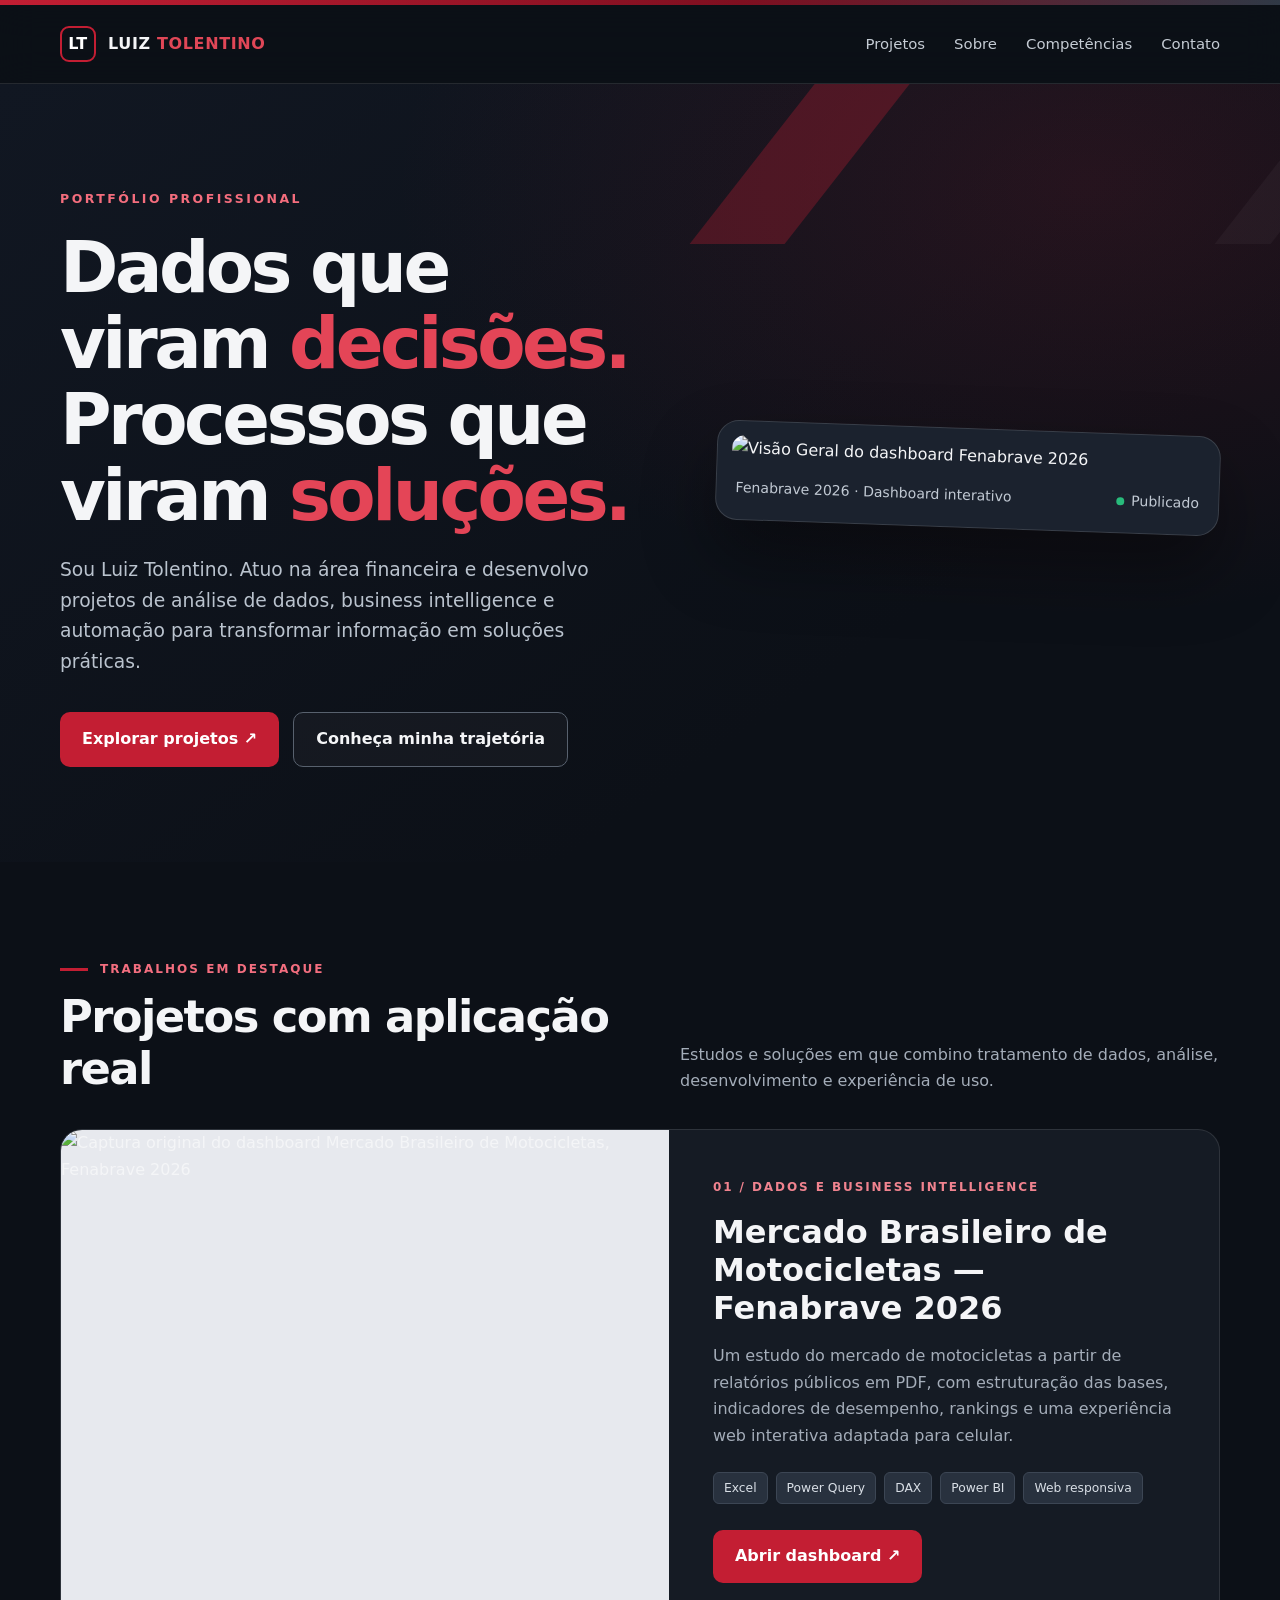
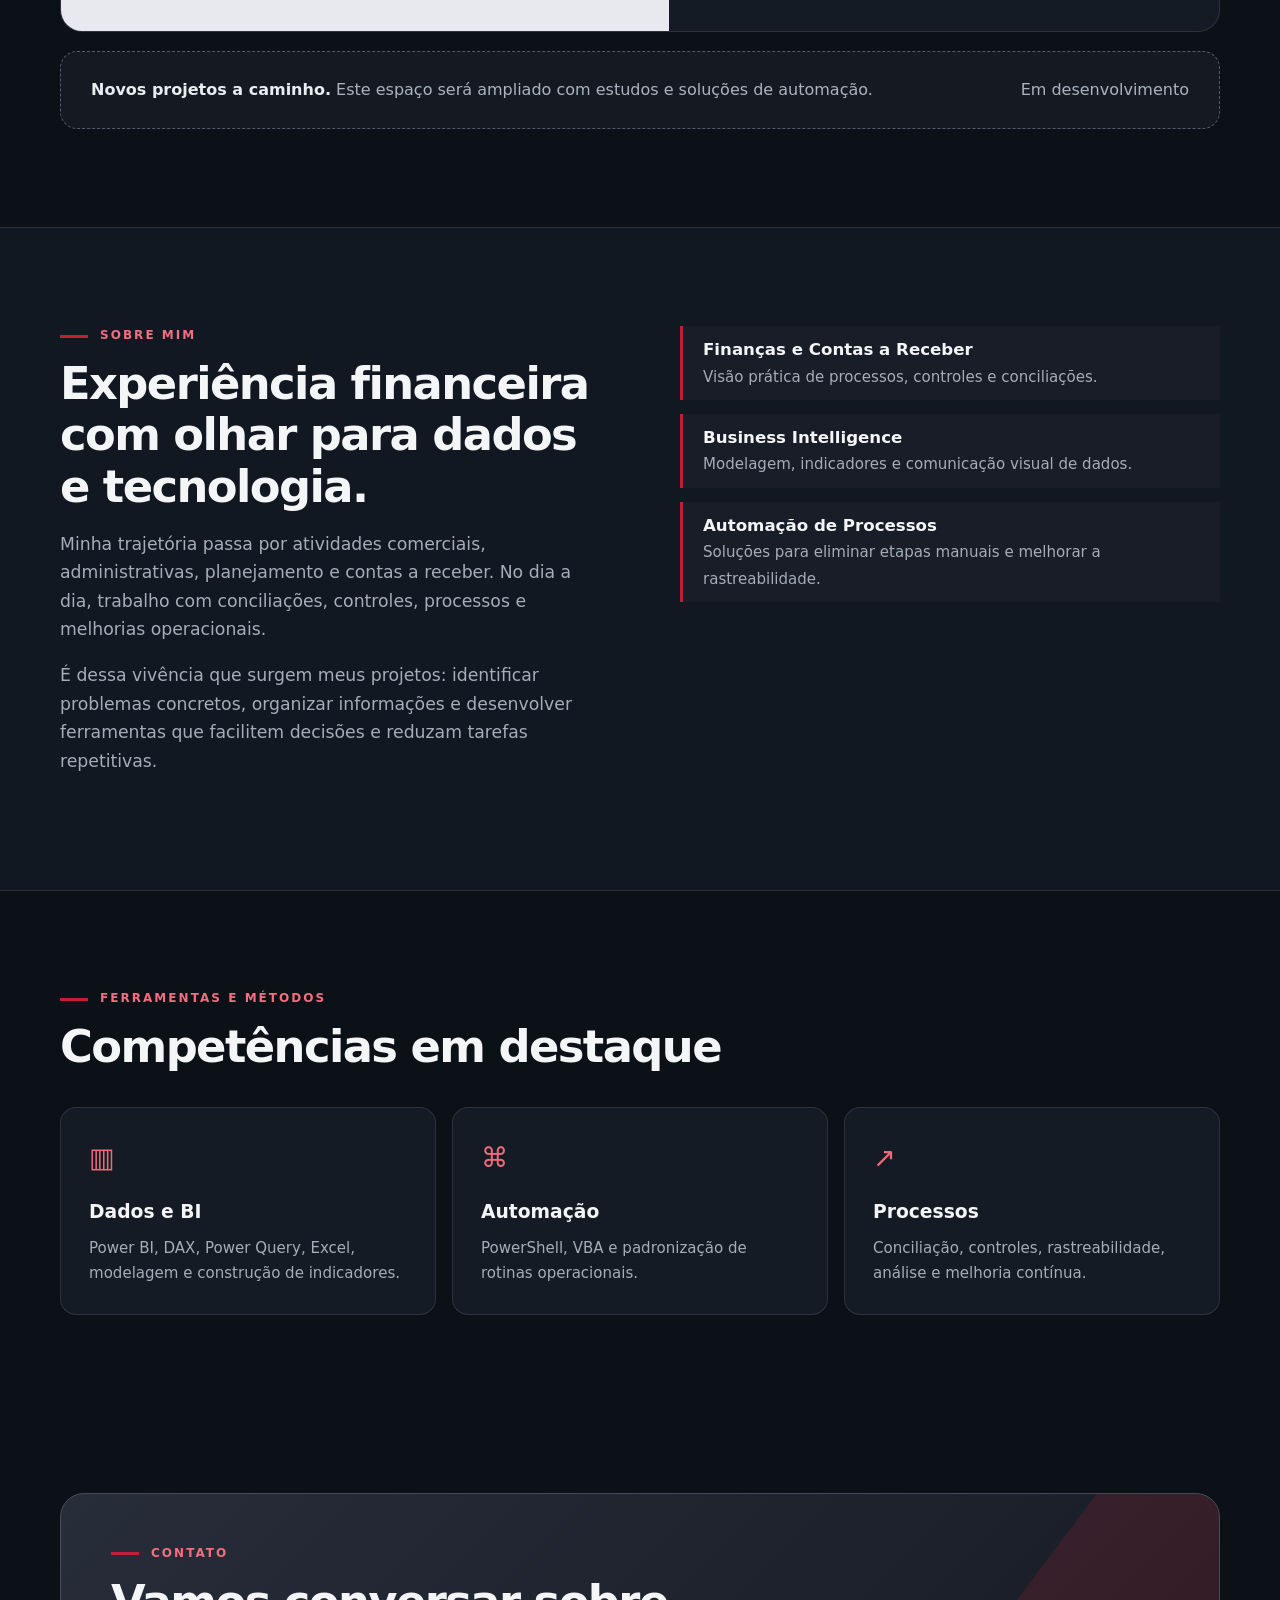
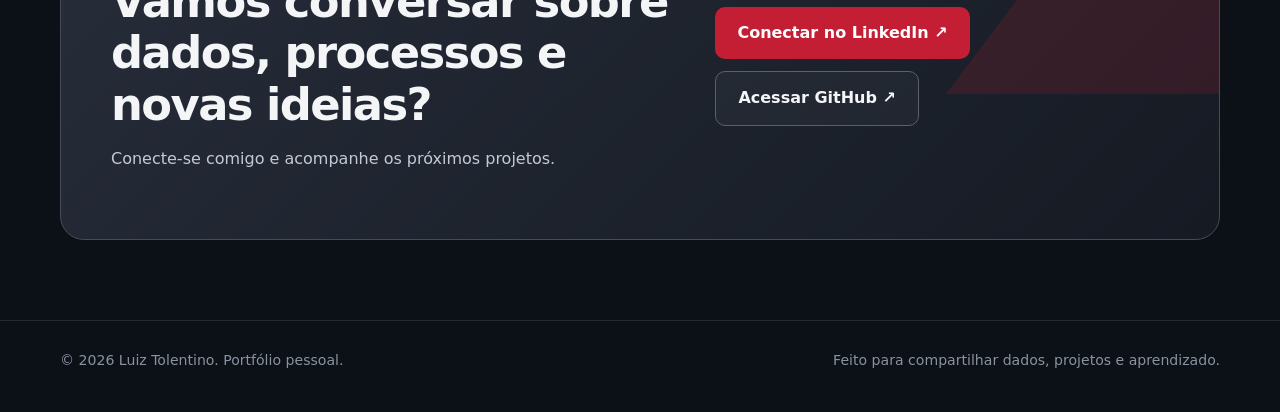
==== index.html @ c554999f "Atualizar link do dashboard Fenabrave" ====
<!doctype html>
<html lang="pt-BR">
<head>
  <meta charset="utf-8">
  <meta name="viewport" content="width=device-width, initial-scale=1">
  <meta name="theme-color" content="#0c1017">
  <meta name="description" content="Portfólio de Luiz Tolentino: análise de dados, business intelligence e automação de processos.">
  <title>Luiz Tolentino — Dados & Automações</title>
  <style>
    :root{--bg:#0c1017;--panel:#151b24;--panel2:#1b222d;--text:#f4f5f7;--muted:#a4adb9;--red:#c31e33;--red2:#e04757;--border:rgba(255,255,255,.105);--max:1160px}
    *{box-sizing:border-box}html{scroll-behavior:smooth}body{margin:0;background:var(--bg);color:var(--text);font:16px/1.65 system-ui,-apple-system,Segoe UI,Roboto,sans-serif}a{color:inherit;text-decoration:none}button{font:inherit}
    .wrap{width:min(var(--max),calc(100% - 48px));margin-inline:auto}.topline{height:5px;background:linear-gradient(90deg,var(--red),#7f0f20 58%,#303946)}
    header{position:sticky;top:0;z-index:20;border-bottom:1px solid var(--border);background:rgba(12,16,23,.88);backdrop-filter:blur(18px)}
    .nav{display:flex;align-items:center;justify-content:space-between;min-height:78px;gap:20px}.brand{display:flex;align-items:center;gap:12px;font-weight:800;letter-spacing:.04em}.brand-mark{width:36px;height:36px;border:2px solid var(--red);display:grid;place-items:center;border-radius:9px;color:#fff;font-weight:900}.brand span span{color:var(--red2)}nav{display:flex;gap:29px;color:#c5ccd4;font-size:.93rem}nav a:hover{color:#fff}.menu{display:none;background:none;border:1px solid var(--border);border-radius:9px;color:#fff;padding:8px 12px}
    .hero{position:relative;overflow:hidden;padding:105px 0 95px;background:radial-gradient(ellipse at 85% 13%,rgba(143,27,47,.19),transparent 45%),linear-gradient(145deg,#111722 0%,#0c1017 70%)}
    .hero::before{content:"";position:absolute;right:-100px;top:-120px;width:430px;height:280px;transform:skew(-38deg);border-left:95px solid rgba(195,30,51,.3);border-right:56px solid rgba(255,255,255,.035);pointer-events:none}
    .hero-grid{position:relative;display:grid;grid-template-columns:1.08fr .92fr;align-items:center;gap:65px}.eyebrow{text-transform:uppercase;letter-spacing:.2em;font-size:.78rem;color:#f46d7d;font-weight:800}.hero h1{font-size:clamp(2.7rem,5.5vw,5rem);line-height:1.08;letter-spacing:-.05em;margin:20px 0 21px}.hero h1 em{font-style:normal;color:#e44557}.lead{color:#bac3ce;font-size:1.17rem;max-width:560px}.actions{display:flex;gap:14px;flex-wrap:wrap;margin-top:34px}.btn{display:inline-flex;align-items:center;justify-content:center;gap:8px;border-radius:10px;padding:13px 22px;font-weight:750;transition:transform .2s,background .2s}.btn:hover{transform:translateY(-2px)}.btn-red{background:var(--red);color:#fff}.btn-red:hover{background:#df2840}.btn-outline{border:1px solid #58616e;background:rgba(255,255,255,.03)}
    .hero-card{background:#1b222e;border:1px solid rgba(255,255,255,.13);padding:14px;border-radius:22px;box-shadow:0 35px 70px rgba(0,0,0,.38);transform:rotate(2deg)}.hero-card img{display:block;width:100%;border-radius:13px}.hero-card-footer{display:flex;justify-content:space-between;padding:15px 5px 5px;color:#c2cad4;font-size:.88rem}.dot{display:inline-block;width:8px;height:8px;background:#28bb7b;border-radius:50%;margin-right:7px}
    section{padding:98px 0}.section-head{display:flex;justify-content:space-between;align-items:end;gap:32px;margin-bottom:35px}.section-tag{display:flex;align-items:center;gap:12px;text-transform:uppercase;letter-spacing:.17em;font-size:.75rem;color:#f36e7f;font-weight:800}.section-tag::before{content:"";width:28px;height:3px;background:var(--red)}h2{font-size:clamp(1.85rem,3.5vw,3.1rem);line-height:1.15;letter-spacing:-.035em;margin:12px 0 0}.section-copy{max-width:540px;color:var(--muted);margin:0}
    .project{overflow:hidden;display:grid;grid-template-columns:1.05fr .95fr;border:1px solid var(--border);border-radius:22px;background:var(--panel)}.project-visual{min-height:385px;background:#e7e9ee;display:flex;align-items:center}.project-visual img{display:block;width:100%;height:100%;object-fit:contain}.project-content{padding:48px 44px;display:flex;flex-direction:column;justify-content:center}.flag{font-size:.75rem;text-transform:uppercase;letter-spacing:.16em;font-weight:800;color:#f0838f}.project h3{font-size:2rem;line-height:1.18;margin:16px 0}.project p{color:var(--muted);margin:0 0 23px}.chips{display:flex;gap:8px;flex-wrap:wrap;margin-bottom:26px}.chip{padding:5px 10px;background:#28313e;border:1px solid #3c4654;border-radius:6px;font-size:.77rem;color:#d9dfe6}.project .btn{align-self:flex-start}
    .placeholder{margin-top:19px;padding:25px 30px;border:1px dashed #525c68;border-radius:17px;color:#aab4c0;background:#151a22;display:flex;justify-content:space-between;gap:15px;align-items:center}.placeholder strong{color:#e9ecf0}
    .about{background:#121822;border-top:1px solid var(--border);border-bottom:1px solid var(--border)}.about-grid{display:grid;grid-template-columns:1fr 1fr;gap:80px;align-items:start}.about p{color:var(--muted);font-size:1.08rem}.facts{display:grid;gap:14px}.fact{border-left:3px solid var(--red);padding:10px 20px;background:rgba(255,255,255,.025)}.fact strong{display:block;font-size:1.04rem}.fact span{color:var(--muted);font-size:.94rem}
    .skills{display:grid;grid-template-columns:repeat(3,1fr);gap:16px}.skill-card{background:var(--panel);border:1px solid var(--border);border-radius:16px;padding:28px}.skill-icon{color:#f06a7b;font-size:1.7rem}.skill-card h3{margin:17px 0 8px}.skill-card p{margin:0;color:var(--muted);font-size:.94rem}
    .contact{padding:80px 0}.contact-inner{border-radius:24px;background:linear-gradient(135deg,#272d39,#151a23);border:1px solid #454c58;padding:50px;display:flex;align-items:center;justify-content:space-between;gap:25px;position:relative;overflow:hidden}.contact-inner::after{content:"";position:absolute;right:-120px;top:-100px;width:280px;height:300px;background:var(--red);opacity:.17;transform:skew(-37deg)}.contact-inner h2{max-width:600px}.contact-inner p{color:#c2cbd5}.contact-inner .btn{position:relative;z-index:1;white-space:nowrap}.contact-links{display:flex;gap:12px;flex-wrap:wrap;position:relative;z-index:1}
    footer{padding:28px 0 40px;border-top:1px solid var(--border);color:#8993a0;font-size:.88rem}.foot{display:flex;justify-content:space-between;gap:15px;flex-wrap:wrap}
    @media(max-width:880px){.hero-grid,.project,.about-grid{grid-template-columns:1fr}.hero{padding:78px 0}.hero-card{max-width:610px;transform:none}.project-visual{min-height:auto}.section-head{display:block}.section-copy{margin-top:18px}.about-grid{gap:28px}.skills{grid-template-columns:1fr 1fr}.contact-inner{display:block}.contact-inner .btn{margin-top:18px}}
    @media(max-width:610px){.wrap{width:min(100% - 32px,var(--max))}.nav{min-height:68px}.menu{display:block}nav{display:none;position:absolute;top:68px;left:0;right:0;background:#131a24;padding:17px 22px;border-bottom:1px solid var(--border);flex-direction:column;gap:12px}nav.open{display:flex}.hero{padding:64px 0 65px}.lead{font-size:1.03rem}section{padding:67px 0}.project-content{padding:30px 24px}.project h3{font-size:1.7rem}.skills{grid-template-columns:1fr}.placeholder{display:block}.contact-inner{padding:30px 24px}.contact-inner .btn{white-space:normal}}
    @media(prefers-reduced-motion:reduce){html{scroll-behavior:auto}.btn{transition:none}}
  </style>
</head>
<body>
  <div class="topline"></div>
  <header>
    <div class="wrap nav">
      <a class="brand" href="#inicio" aria-label="Início"><span class="brand-mark">LT</span><span>LUIZ <span>TOLENTINO</span></span></a>
      <button class="menu" aria-label="Abrir menu" aria-expanded="false" aria-controls="navigation">☰</button>
      <nav id="navigation" aria-label="Navegação principal"><a href="#projetos">Projetos</a><a href="#sobre">Sobre</a><a href="#competencias">Competências</a><a href="#contato">Contato</a></nav>
    </div>
  </header>
  <main>
    <div class="hero" id="inicio"><div class="wrap hero-grid">
      <div>
        <div class="eyebrow">Portfólio profissional</div>
        <h1>Dados que viram <em>decisões.</em><br>Processos que viram <em>soluções.</em></h1>
        <p class="lead">Sou Luiz Tolentino. Atuo na área financeira e desenvolvo projetos de análise de dados, business intelligence e automação para transformar informação em soluções práticas.</p>
        <div class="actions"><a class="btn btn-red" href="#projetos">Explorar projetos ↗</a><a class="btn btn-outline" href="#sobre">Conheça minha trajetória</a></div>
      </div>
      <div class="hero-card"><img src="assets/fenabrave-geral.jpg" alt="Visão Geral do dashboard Fenabrave 2026"><div class="hero-card-footer"><span>Fenabrave 2026 · Dashboard interativo</span><span><i class="dot"></i>Publicado</span></div></div>
    </div></div>

    <section id="projetos"><div class="wrap">
      <div class="section-head"><div><div class="section-tag">Trabalhos em destaque</div><h2>Projetos com aplicação real</h2></div><p class="section-copy">Estudos e soluções em que combino tratamento de dados, análise, desenvolvimento e experiência de uso.</p></div>
      <article class="project">
        <div class="project-visual"><img src="assets/fenabrave-geral.jpg" alt="Captura original do dashboard Mercado Brasileiro de Motocicletas, Fenabrave 2026" loading="lazy"></div>
        <div class="project-content"><span class="flag">01 / Dados e Business Intelligence</span><h3>Mercado Brasileiro de Motocicletas — Fenabrave 2026</h3><p>Um estudo do mercado de motocicletas a partir de relatórios públicos em PDF, com estruturação das bases, indicadores de desempenho, rankings e uma experiência web interativa adaptada para celular.</p><div class="chips"><span class="chip">Excel</span><span class="chip">Power Query</span><span class="chip">DAX</span><span class="chip">Power BI</span><span class="chip">Web responsiva</span></div><a class="btn btn-red" href="https://luiz-tolentino.github.io/fenabrave/" target="_blank" rel="noopener noreferrer">Abrir dashboard ↗</a></div>
      </article>
      <div class="placeholder"><span><strong>Novos projetos a caminho.</strong> Este espaço será ampliado com estudos e soluções de automação.</span><span>Em desenvolvimento</span></div>
    </div></section>

    <section class="about" id="sobre"><div class="wrap about-grid">
      <div><div class="section-tag">Sobre mim</div><h2>Experiência financeira com olhar para dados e tecnologia.</h2><p>Minha trajetória passa por atividades comerciais, administrativas, planejamento e contas a receber. No dia a dia, trabalho com conciliações, controles, processos e melhorias operacionais.</p><p>É dessa vivência que surgem meus projetos: identificar problemas concretos, organizar informações e desenvolver ferramentas que facilitem decisões e reduzam tarefas repetitivas.</p></div>
      <div class="facts"><div class="fact"><strong>Finanças e Contas a Receber</strong><span>Visão prática de processos, controles e conciliações.</span></div><div class="fact"><strong>Business Intelligence</strong><span>Modelagem, indicadores e comunicação visual de dados.</span></div><div class="fact"><strong>Automação de Processos</strong><span>Soluções para eliminar etapas manuais e melhorar a rastreabilidade.</span></div></div>
    </div></section>

    <section id="competencias"><div class="wrap"><div class="section-tag">Ferramentas e métodos</div><h2>Competências em destaque</h2><div class="skills" style="margin-top:34px">
      <div class="skill-card"><div class="skill-icon">▥</div><h3>Dados e BI</h3><p>Power BI, DAX, Power Query, Excel, modelagem e construção de indicadores.</p></div>
      <div class="skill-card"><div class="skill-icon">⌘</div><h3>Automação</h3><p>PowerShell, VBA e padronização de rotinas operacionais.</p></div>
      <div class="skill-card"><div class="skill-icon">↗</div><h3>Processos</h3><p>Conciliação, controles, rastreabilidade, análise e melhoria contínua.</p></div>
    </div></div></section>

    <section class="contact" id="contato"><div class="wrap"><div class="contact-inner"><div><div class="section-tag">Contato</div><h2>Vamos conversar sobre dados, processos e novas ideias?</h2><p>Conecte-se comigo e acompanhe os próximos projetos.</p></div><div class="contact-links"><a class="btn btn-red" href="https://www.linkedin.com/in/luizcarlostolentino/" target="_blank" rel="noopener noreferrer">Conectar no LinkedIn ↗</a><a class="btn btn-outline" href="https://github.com/luiz-tolentino" target="_blank" rel="noopener noreferrer">Acessar GitHub ↗</a></div></div></div></section>
  </main>
  <footer><div class="wrap foot"><span>© <span id="year">2026</span> Luiz Tolentino. Portfólio pessoal.</span><span>Feito para compartilhar dados, projetos e aprendizado.</span></div></footer>
  <script>
    document.getElementById('year').textContent = new Date().getFullYear();
    const toggle = document.querySelector('.menu');
    const nav = document.querySelector('nav');
    toggle.addEventListener('click', () => {const open = nav.classList.toggle('open');toggle.setAttribute('aria-expanded',String(open));});
    nav.querySelectorAll('a').forEach(a => a.addEventListener('click',()=>{nav.classList.remove('open');toggle.setAttribute('aria-expanded','false');}));
  </script>
</body>
</html>
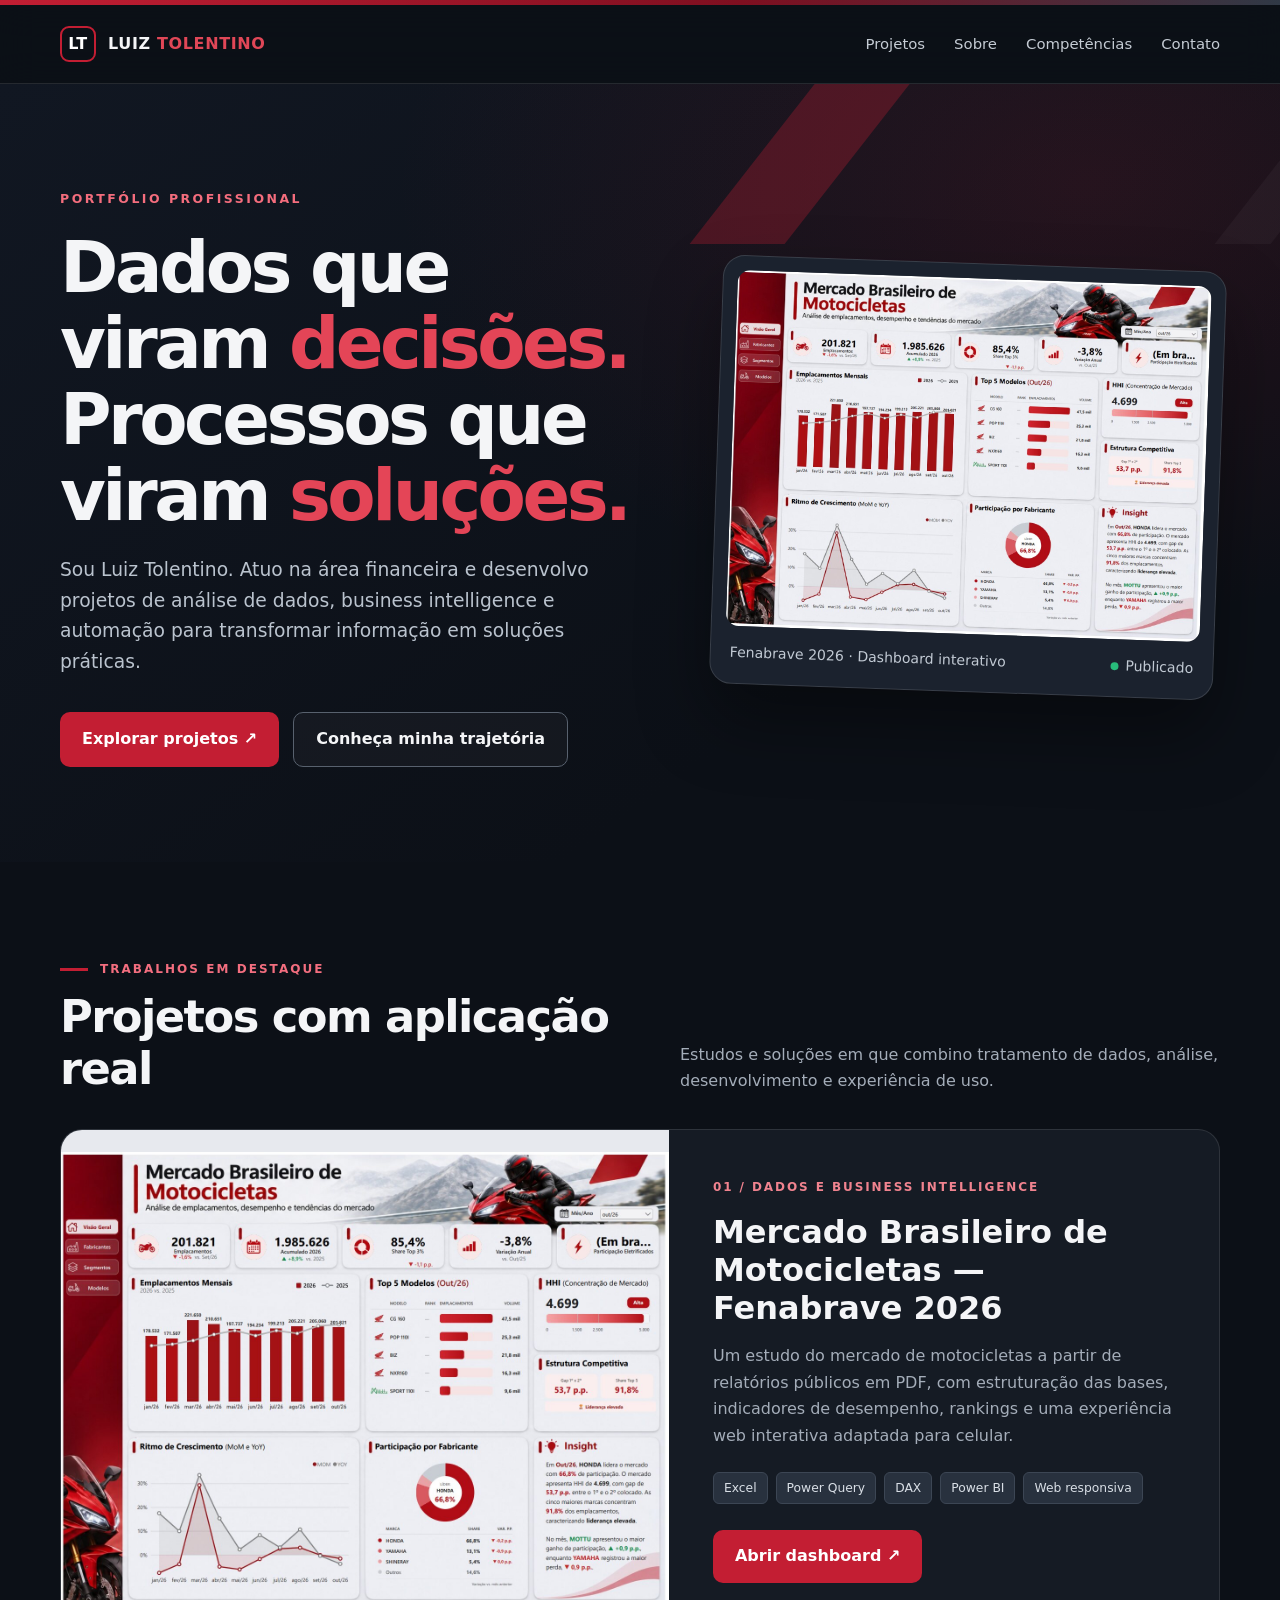
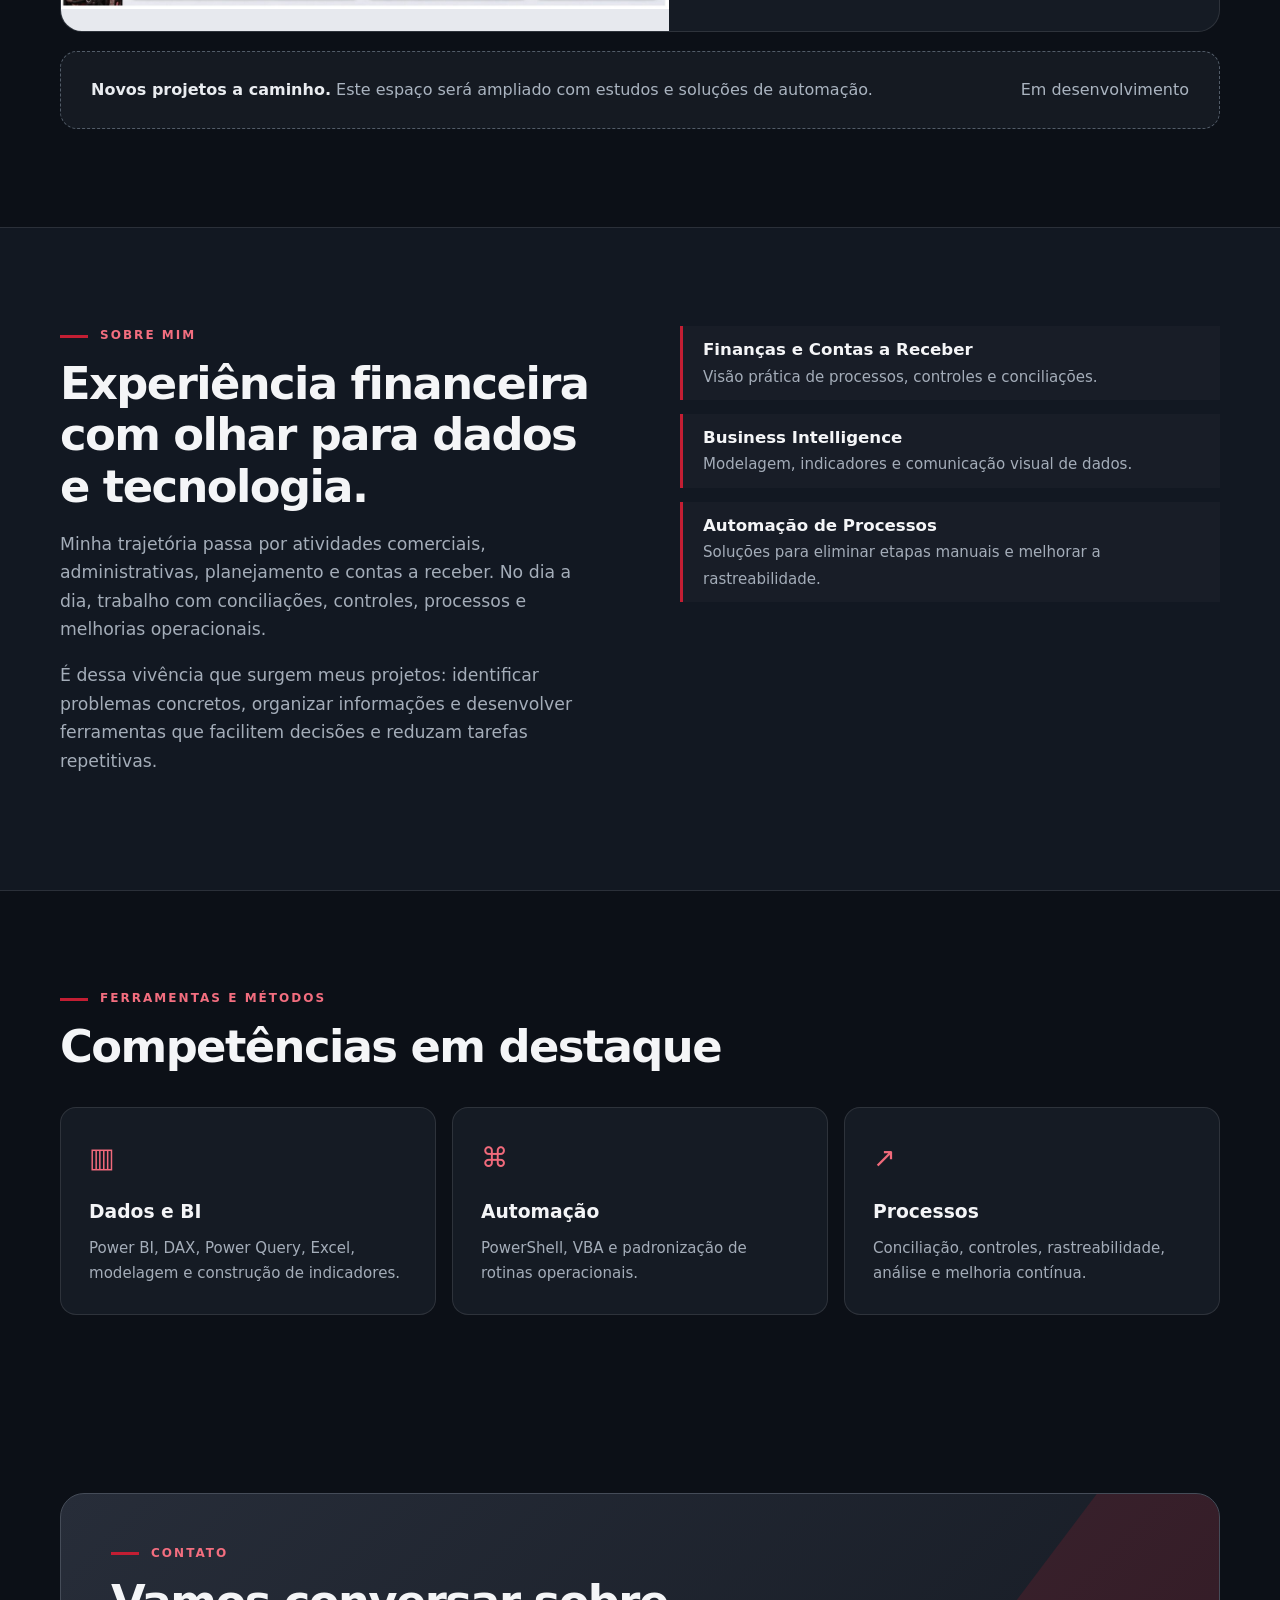
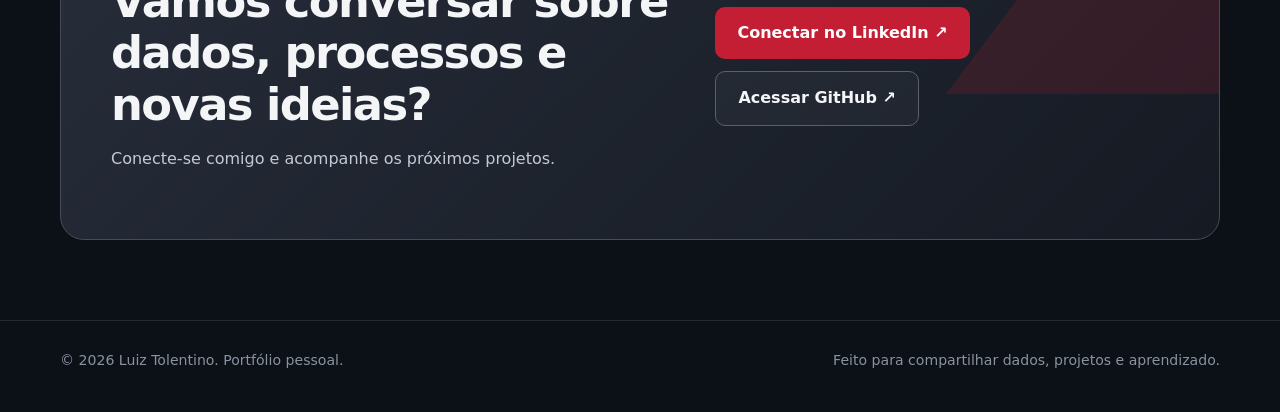
==== commit 1ff24d8a: "Add files via upload" ====
--- a/index.html
+++ b/index.html
@@ -52,7 +52,7 @@
       <div class="section-head"><div><div class="section-tag">Trabalhos em destaque</div><h2>Projetos com aplicação real</h2></div><p class="section-copy">Estudos e soluções em que combino tratamento de dados, análise, desenvolvimento e experiência de uso.</p></div>
       <article class="project">
         <div class="project-visual"><img src="assets/fenabrave-geral.jpg" alt="Captura original do dashboard Mercado Brasileiro de Motocicletas, Fenabrave 2026" loading="lazy"></div>
-        <div class="project-content"><span class="flag">01 / Dados e Business Intelligence</span><h3>Mercado Brasileiro de Motocicletas — Fenabrave 2026</h3><p>Um estudo do mercado de motocicletas a partir de relatórios públicos em PDF, com estruturação das bases, indicadores de desempenho, rankings e uma experiência web interativa adaptada para celular.</p><div class="chips"><span class="chip">Excel</span><span class="chip">Power Query</span><span class="chip">DAX</span><span class="chip">Power BI</span><span class="chip">Web responsiva</span></div><a class="btn btn-red" href="https://luiz-tolentino.github.io/fenabrave/" target="_blank" rel="noopener noreferrer">Abrir dashboard ↗</a></div>
+        <div class="project-content"><span class="flag">01 / Dados e Business Intelligence</span><h3>Mercado Brasileiro de Motocicletas — Fenabrave 2026</h3><p>Um estudo do mercado de motocicletas a partir de relatórios públicos em PDF, com estruturação das bases, indicadores de desempenho, rankings e uma experiência web interativa adaptada para celular.</p><div class="chips"><span class="chip">Excel</span><span class="chip">Power Query</span><span class="chip">DAX</span><span class="chip">Power BI</span><span class="chip">Web responsiva</span></div><a class="btn btn-red" href="https://motos-fenabrave-2026-luiz-poc.steepbloom.chatgpt.site" target="_blank" rel="noopener noreferrer">Abrir dashboard ↗</a></div>
       </article>
       <div class="placeholder"><span><strong>Novos projetos a caminho.</strong> Este espaço será ampliado com estudos e soluções de automação.</span><span>Em desenvolvimento</span></div>
     </div></section>
